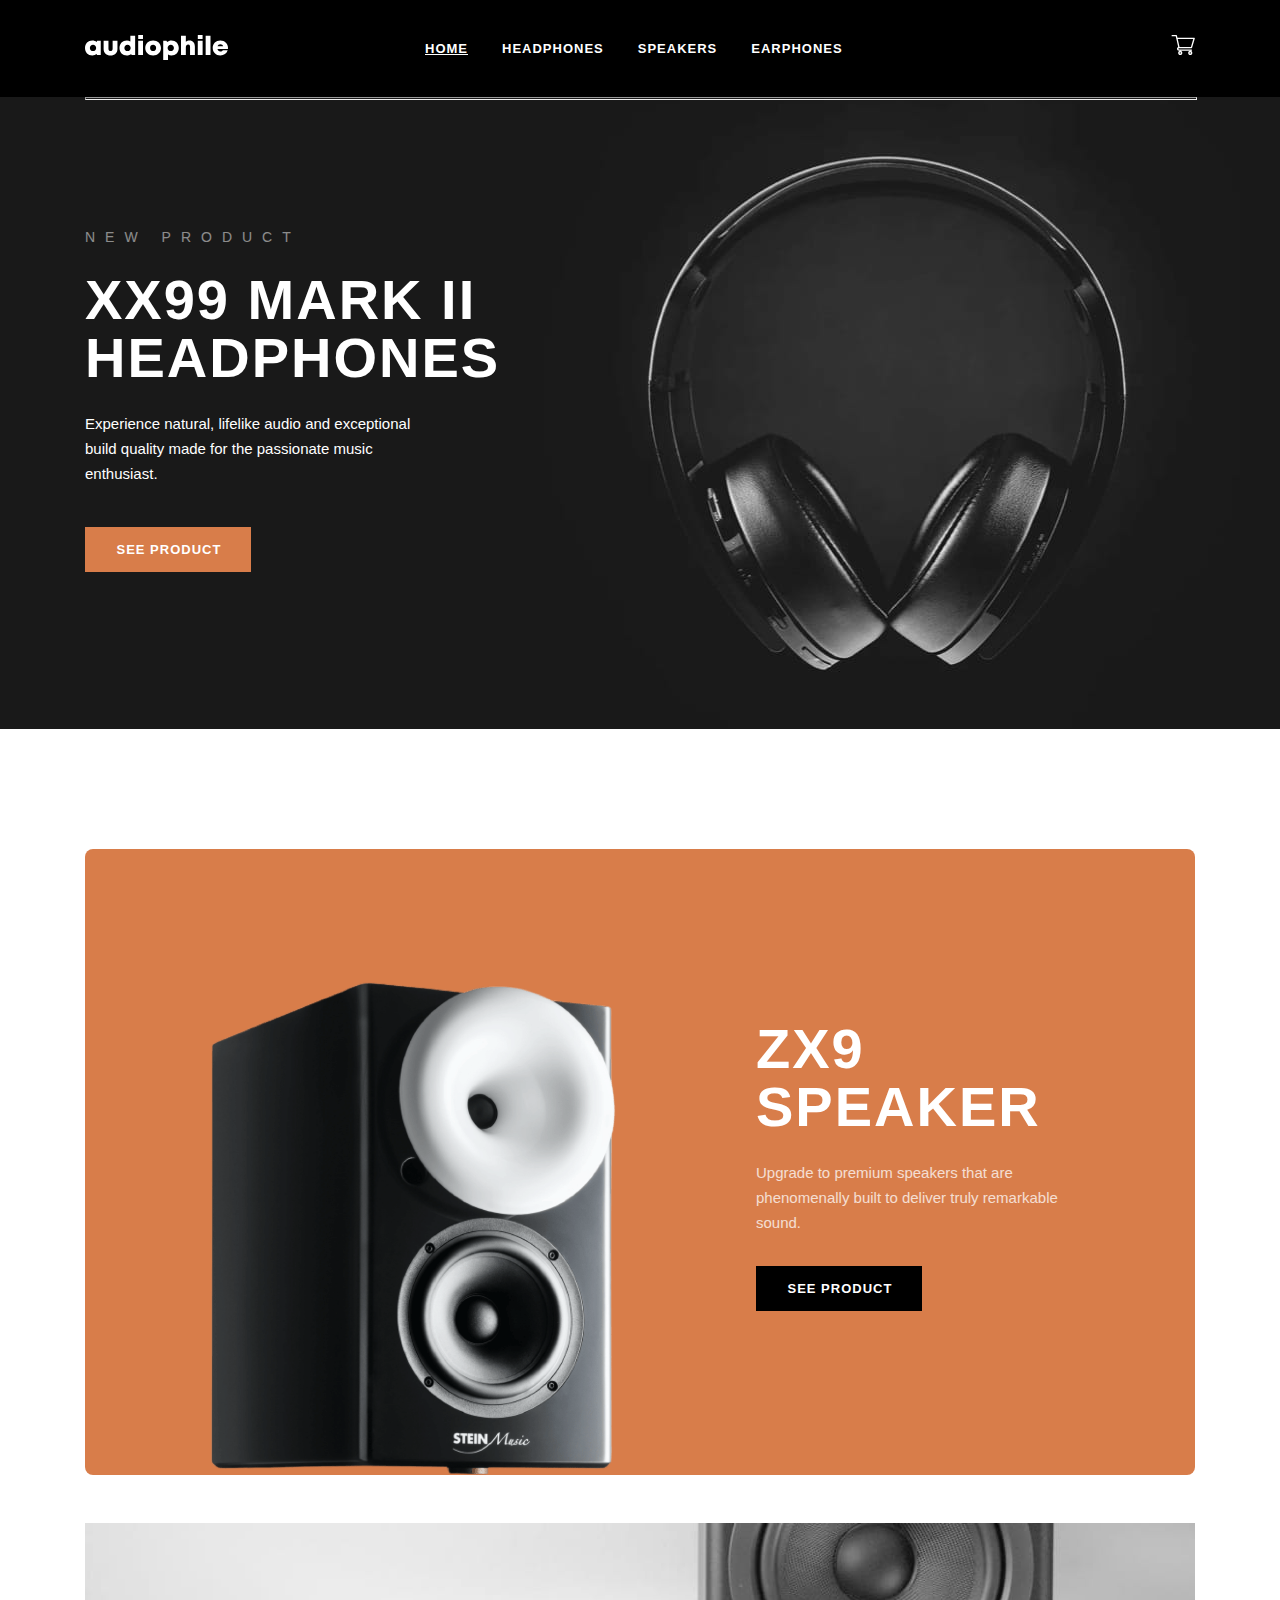
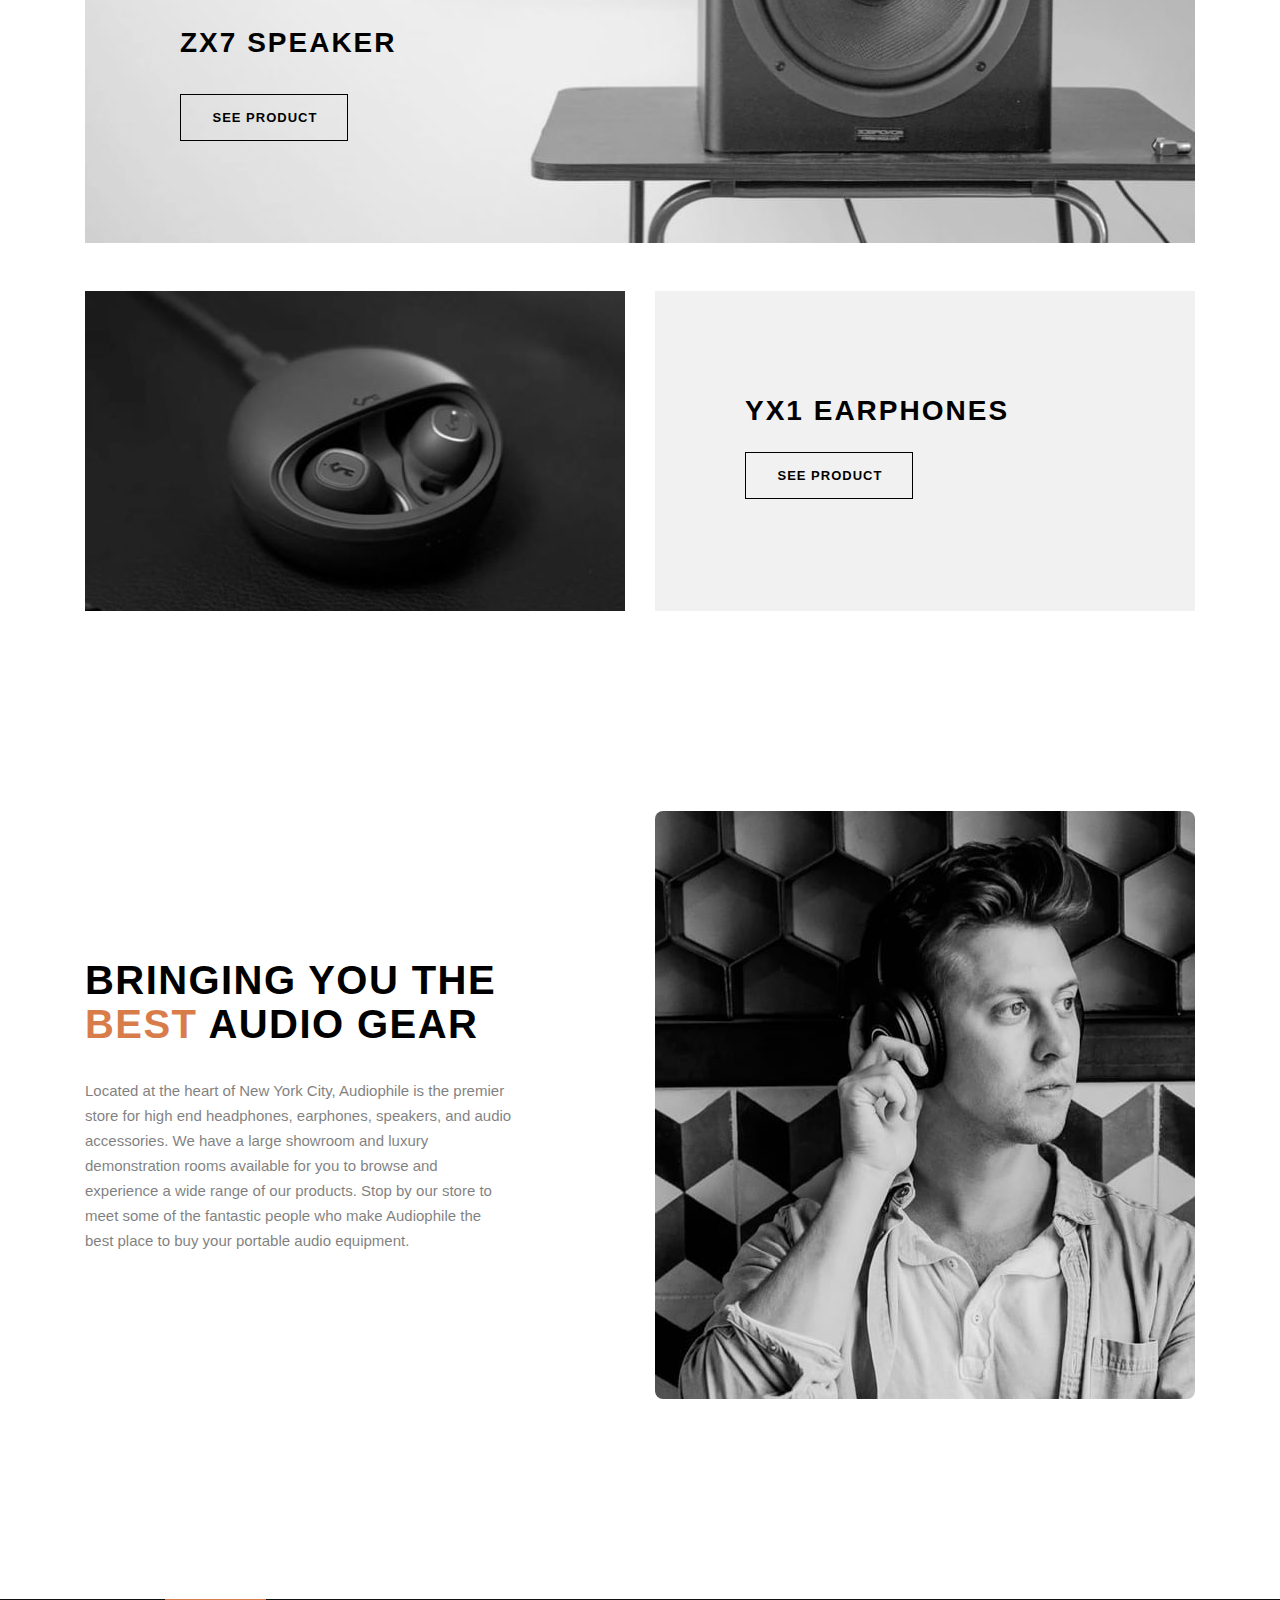
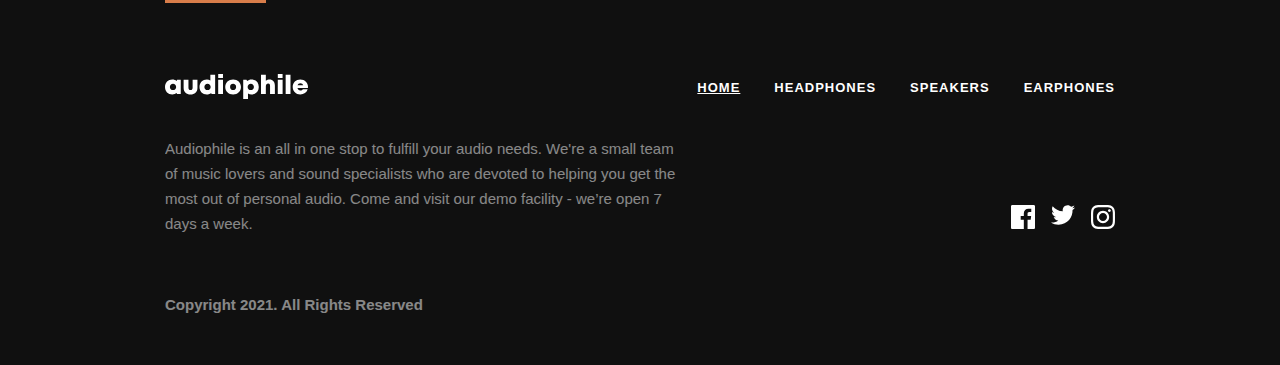
==== index.html @ 2a6d63ca "audiophile-ecommerce-website" ====
<!DOCTYPE html>
<html lang="en">
  <head>
    <meta charset="UTF-8" />
    <meta name="viewport" content="width=device-width, initial-scale=1.0" />
    <title>HOME</title>
    <link rel="stylesheet" href="./css/main.css" />
  </head>
  <body>
    <!-- HEADER START -->
    <div class="device">
      <header class="header">
        <div class="heading container">
          <a class="header__site-logo" href="./index.html">
            <img
              class="site-logo__img"
              src="./images/shared/desktop/logo.svg"
              alt=""
          /></a>
          <nav class="header__sitenav">
            <ul class="sitenav__list">
              <li class="sitenav__item">
                <a id="active" class="sitenav_link subtitle" href="./index.html"
                  >Home</a
                >
              </li>
              <li class="sitenav__item">
                <a class="sitenav_link subtitle" href="./pages/HEADPHONES.html"
                  >HEADPHONES</a
                >
              </li>
              <li class="sitenav__item">
                <a class="sitenav_link subtitle" href="./pages/SPEAKERS.html"
                  >SPEAKERS</a
                >
              </li>
              <li class="sitenav__item">
                <a class="sitenav_link subtitle" href="./pages/EARPHONES.html"
                  >EARPHONES</a
                >
              </li>
            </ul>
          </nav>
          <a class="Basket" href=""
            ><svg
              xmlns="http://www.w3.org/2000/svg"
              width="24"
              height="20"
              viewBox="0 0 24 20"
              fill="none"
            >
              <path
                fill-rule="evenodd"
                clip-rule="evenodd"
                d="M8.01883 13.1946H8.01776C7.64161 13.1955 7.33595 13.491 7.33595 13.8542C7.33595 14.2179 7.64268 14.5139 8.01954 14.5139H20.4154C20.793 14.5139 21.099 14.8092 21.099 15.1736C21.099 15.538 20.793 15.8333 20.4154 15.8333H19.25H9.25H8.01954C6.88876 15.8333 5.96876 14.9455 5.96876 13.8542C5.96876 13.0421 6.47843 12.343 7.20493 12.0382L4.73686 1.31944H1.18359C0.806016 1.31944 0.5 1.02412 0.5 0.659722C0.5 0.295329 0.806016 0 1.18359 0H5.28516C5.6056 0 5.88295 0.214753 5.95256 0.516611L6.44122 2.63889H23.1498C23.3643 2.63889 23.5663 2.73613 23.6956 2.9014C23.8246 3.06668 23.8659 3.28074 23.807 3.47986L21.0726 12.716C20.9888 12.9991 20.7205 13.1944 20.4154 13.1944H8.0215L8.01883 13.1946ZM9.25 15.8333C10.3987 15.8333 11.3333 16.7679 11.3333 17.9167C11.3333 19.0654 10.3987 20 9.25 20C8.10127 20 7.16667 19.0654 7.16667 17.9167C7.16667 16.7679 8.10127 15.8333 9.25 15.8333ZM19.25 15.8333C20.3987 15.8333 21.3333 16.7679 21.3333 17.9167C21.3333 19.0654 20.3987 20 19.25 20C18.1013 20 17.1667 19.0654 17.1667 17.9167C17.1667 16.7679 18.1013 15.8333 19.25 15.8333ZM19.8997 11.875L22.2435 3.95833H6.74492L8.56784 11.875H19.8997ZM9.94444 17.9167C9.94444 17.5338 9.63285 17.2222 9.25 17.2222C8.86715 17.2222 8.55556 17.5338 8.55556 17.9167C8.55556 18.2995 8.86715 18.6111 9.25 18.6111C9.63285 18.6111 9.94444 18.2995 9.94444 17.9167ZM19.25 17.2222C19.6328 17.2222 19.9444 17.5338 19.9444 17.9167C19.9444 18.2995 19.6328 18.6111 19.25 18.6111C18.8672 18.6111 18.5556 18.2995 18.5556 17.9167C18.5556 17.5338 18.8672 17.2222 19.25 17.2222Z"
                fill="white"
              /></svg
          ></a>
        </div>
      </header>
      <!-- HEADER END -->
      <!-- MAIN START -->
      <main class="main">
        <div class="hero">
          <div class="hero_container container">
            <hr class="hero_line" />
            <div class="hero__content">
              <p class="hero__text overline">NEW PRODUCT</p>
              <h1>XX99 Mark II Headphones</h1>
              <p class="hero_description">
                Experience natural, lifelike audio and exceptional build quality
                made for the passionate music enthusiast.
              </p>
              <a href="./pages/headphones_detail_1.html" class="btn btn-orange"
                >See Product</a
              >
            </div>
          </div>
        </div>
        <div class="wrapper container">
          <section>
            <span></span>
            <span></span>
            <span></span>
          </section>
          <section class="ZX9-SPEAKER">
            <img
              src="./images/home/desktop/image-speaker-zx9.png"
              alt=""
              height="493"
            />
            <div class="ZX9-SPEAKER__content">
              <h1>ZX9 SPEAKER</h1>
              <p>
                Upgrade to premium speakers that are phenomenally built to
                deliver truly remarkable sound.
              </p>
              <a class="btn btn-black" href="./pages/speakers_details_1.html"
                >See Product</a
              >
            </div>
          </section>
          <section class="ZX7-SPEAKER">
            <div class="ZX7-SPEAKER__content">
              <h4>ZX7 SPEAKER</h4>
              <a
                class="btn btn-transparent"
                href="./pages/speakers_details_2.html"
                >See Product</a
              >
            </div>
          </section>
          <section class="YX1-EARPHONES">
            <img
              src="./images/home/desktop/image-earphones-yx1.jpg"
              alt=""
              width="540"
              height="320"
            />
            <div class="YX1-EARPHONES__content">
              <h4>YX1 EARPHONES</h4>
              <a
                class="btn btn-transparent"
                href="./pages/earphones_detail.html"
                >See Product</a
              >
            </div>
          </section>
          <section class="audio-gear">
            <div class="audio-gear__content">
              <h2>Bringing you the <span>best</span> audio gear</h2>
              <p>
                Located at the heart of New York City, Audiophile is the premier
                store for high end headphones, earphones, speakers, and audio
                accessories. We have a large showroom and luxury demonstration
                rooms available for you to browse and experience a wide range of
                our products. Stop by our store to meet some of the fantastic
                people who make Audiophile the best place to buy your portable
                audio equipment.
              </p>
            </div>
            <img
              src="./images/shared/desktop/image-best-gear.jpg"
              alt="audio gear image"
              width="540"
              height="588"
            />
          </section>
        </div>
      </main>
      <!-- MAIN END -->
      <!--  FOOTER START -->
      <footer class="footer">
        <div class="footer__content container">
          <hr class="line" />
          <div class="footer__heading">
            <a class="site-logo" href="./index.html">
              <img
                class="site-logo__img"
                src="./images/shared/desktop/logo.svg"
                alt=""
            /></a>
            <nav class="sitenav">
              <ul class="sitenav__list">
                <li class="sitenav__item">
                  <a
                    id="active"
                    class="sitenav_link subtitle"
                    href="./index.html"
                    >Home</a
                  >
                </li>
                <li class="sitenav__item">
                  <a
                    class="sitenav_link subtitle"
                    href="./pages/HEADPHONES.html"
                    >HEADPHONES</a
                  >
                </li>
                <li class="sitenav__item">
                  <a class="sitenav_link subtitle" href="./pages/SPEAKERS.html"
                    >SPEAKERS</a
                  >
                </li>
                <li class="sitenav__item">
                  <a class="sitenav_link subtitle" href="./pages/EARPHONES.html"
                    >EARPHONES</a
                  >
                </li>
              </ul>
            </nav>
          </div>
          <span>
            <p class="footer__description">
              Audiophile is an all in one stop to fulfill your audio needs.
              We're a small team of music lovers and sound specialists who are
              devoted to helping you get the most out of personal audio. Come
              and visit our demo facility - we’re open 7 days a week.
            </p>
            <ul class="footer__socials-list">
              <li class="footer__socials-item">
                <a class="footer__socials-link" href=""
                  ><svg
                    xmlns="http://www.w3.org/2000/svg"
                    width="24"
                    height="24"
                    viewBox="0 0 24 24"
                    fill="none"
                  >
                    <path
                      d="M22.675 0H1.325C0.593 0 0 0.593 0 1.325V22.676C0 23.407 0.593 24 1.325 24H12.82V14.706H9.692V11.084H12.82V8.413C12.82 5.313 14.713 3.625 17.479 3.625C18.804 3.625 19.942 3.724 20.274 3.768V7.008L18.356 7.009C16.852 7.009 16.561 7.724 16.561 8.772V11.085H20.148L19.681 14.707H16.561V24H22.677C23.407 24 24 23.407 24 22.675V1.325C24 0.593 23.407 0 22.675 0Z"
                      fill="white"
                    /></svg
                ></a>
              </li>
              <li class="footer__socials-item">
                <a class="footer__socials-link" href=""
                  ><svg
                    xmlns="http://www.w3.org/2000/svg"
                    width="24"
                    height="20"
                    viewBox="0 0 24 20"
                    fill="none"
                  >
                    <path
                      d="M24 2.55705C23.117 2.94905 22.168 3.21305 21.172 3.33205C22.189 2.72305 22.97 1.75805 23.337 0.608047C22.386 1.17205 21.332 1.58205 20.21 1.80305C19.313 0.846047 18.032 0.248047 16.616 0.248047C13.437 0.248047 11.101 3.21405 11.819 6.29305C7.728 6.08805 4.1 4.12805 1.671 1.14905C0.381 3.36205 1.002 6.25705 3.194 7.72305C2.388 7.69705 1.628 7.47605 0.965 7.10705C0.911 9.38805 2.546 11.522 4.914 11.997C4.221 12.185 3.462 12.229 2.69 12.081C3.316 14.037 5.134 15.46 7.29 15.5C5.22 17.123 2.612 17.848 0 17.54C2.179 18.937 4.768 19.752 7.548 19.752C16.69 19.752 21.855 12.031 21.543 5.10605C22.505 4.41105 23.34 3.54405 24 2.55705Z"
                      fill="white"
                    /></svg
                ></a>
              </li>
              <li class="footer__socials-item">
                <a class="footer__socials-link" href=""
                  ><svg
                    xmlns="http://www.w3.org/2000/svg"
                    width="24"
                    height="24"
                    viewBox="0 0 24 24"
                    fill="none"
                  >
                    <path
                      fill-rule="evenodd"
                      clip-rule="evenodd"
                      d="M12 0C8.741 0 8.333 0.014 7.053 0.072C2.695 0.272 0.273 2.69 0.073 7.052C0.014 8.333 0 8.741 0 12C0 15.259 0.014 15.668 0.072 16.948C0.272 21.306 2.69 23.728 7.052 23.928C8.333 23.986 8.741 24 12 24C15.259 24 15.668 23.986 16.948 23.928C21.302 23.728 23.73 21.31 23.927 16.948C23.986 15.668 24 15.259 24 12C24 8.741 23.986 8.333 23.928 7.053C23.732 2.699 21.311 0.273 16.949 0.073C15.668 0.014 15.259 0 12 0ZM12 2.163C15.204 2.163 15.584 2.175 16.85 2.233C20.102 2.381 21.621 3.924 21.769 7.152C21.827 8.417 21.838 8.797 21.838 12.001C21.838 15.206 21.826 15.585 21.769 16.85C21.62 20.075 20.105 21.621 16.85 21.769C15.584 21.827 15.206 21.839 12 21.839C8.796 21.839 8.416 21.827 7.151 21.769C3.891 21.62 2.38 20.07 2.232 16.849C2.174 15.584 2.162 15.205 2.162 12C2.162 8.796 2.175 8.417 2.232 7.151C2.381 3.924 3.896 2.38 7.151 2.232C8.417 2.175 8.796 2.163 12 2.163ZM5.838 12C5.838 8.597 8.597 5.838 12 5.838C15.403 5.838 18.162 8.597 18.162 12C18.162 15.404 15.403 18.163 12 18.163C8.597 18.163 5.838 15.403 5.838 12ZM12 16C9.791 16 8 14.21 8 12C8 9.791 9.791 8 12 8C14.209 8 16 9.791 16 12C16 14.21 14.209 16 12 16ZM16.965 5.595C16.965 4.8 17.61 4.155 18.406 4.155C19.201 4.155 19.845 4.8 19.845 5.595C19.845 6.39 19.201 7.035 18.406 7.035C17.61 7.035 16.965 6.39 16.965 5.595Z"
                      fill="white"
                    /></svg
                ></a>
              </li></ul
          ></span>
          <p class="footer_date">Copyright 2021. All Rights Reserved</p>
        </div>
      </footer>
    </div>
    <!--  FOOTER END -->
  </body>
</html>
---- css/main.css ----
/*! normalize.css v8.0.1 | MIT License | github.com/necolas/normalize.css */
/* Document
   ========================================================================== */
/**
 * 1. Correct the line height in all browsers.
 * 2. Prevent adjustments of font size after orientation changes in iOS.
 */
html {
  line-height: 1.15; /* 1 */
  -webkit-text-size-adjust: 100%; /* 2 */
}

/* Sections
     ========================================================================== */
/**
   * Remove the margin in all browsers.
   */
body {
  margin: 0;
}

/**
   * Render the `main` element consistently in IE.
   */
main {
  display: block;
}

/**
   * Correct the font size and margin on `h1` elements within `section` and
   * `article` contexts in Chrome, Firefox, and Safari.
   */
h1 {
  font-size: 2em;
  margin: 0.67em 0;
}

/* Grouping content
     ========================================================================== */
/**
   * 1. Add the correct box sizing in Firefox.
   * 2. Show the overflow in Edge and IE.
   */
hr {
  box-sizing: content-box; /* 1 */
  height: 0; /* 1 */
  overflow: visible; /* 2 */
}

/**
   * 1. Correct the inheritance and scaling of font size in all browsers.
   * 2. Correct the odd `em` font sizing in all browsers.
   */
pre {
  font-family: monospace, monospace; /* 1 */
  font-size: 1em; /* 2 */
}

/* Text-level semantics
     ========================================================================== */
/**
   * Remove the gray background on active links in IE 10.
   */
a {
  background-color: transparent;
}

/**
   * 1. Remove the bottom border in Chrome 57-
   * 2. Add the correct text decoration in Chrome, Edge, IE, Opera, and Safari.
   */
abbr[title] {
  border-bottom: none; /* 1 */
  text-decoration: underline; /* 2 */
  -webkit-text-decoration: underline dotted;
          text-decoration: underline dotted; /* 2 */
}

/**
   * Add the correct font weight in Chrome, Edge, and Safari.
   */
b,
strong {
  font-weight: bolder;
}

/**
   * 1. Correct the inheritance and scaling of font size in all browsers.
   * 2. Correct the odd `em` font sizing in all browsers.
   */
code,
kbd,
samp {
  font-family: monospace, monospace; /* 1 */
  font-size: 1em; /* 2 */
}

/**
   * Add the correct font size in all browsers.
   */
small {
  font-size: 80%;
}

/**
   * Prevent `sub` and `sup` elements from affecting the line height in
   * all browsers.
   */
sub,
sup {
  font-size: 75%;
  line-height: 0;
  position: relative;
  vertical-align: baseline;
}

sub {
  bottom: -0.25em;
}

sup {
  top: -0.5em;
}

/* Embedded content
     ========================================================================== */
/**
   * Remove the border on images inside links in IE 10.
   */
img {
  border-style: none;
}

/* Forms
     ========================================================================== */
/**
   * 1. Change the font styles in all browsers.
   * 2. Remove the margin in Firefox and Safari.
   */
button,
input,
optgroup,
select,
textarea {
  font-family: inherit; /* 1 */
  font-size: 100%; /* 1 */
  line-height: 1.15; /* 1 */
  margin: 0; /* 2 */
}

/**
   * Show the overflow in IE.
   * 1. Show the overflow in Edge.
   */
button,
input {
  /* 1 */
  overflow: visible;
}

/**
   * Remove the inheritance of text transform in Edge, Firefox, and IE.
   * 1. Remove the inheritance of text transform in Firefox.
   */
button,
select {
  /* 1 */
  text-transform: none;
}

/**
   * Correct the inability to style clickable types in iOS and Safari.
   */
button,
[type=button],
[type=reset],
[type=submit] {
  -webkit-appearance: button;
}

/**
   * Remove the inner border and padding in Firefox.
   */
button::-moz-focus-inner,
[type=button]::-moz-focus-inner,
[type=reset]::-moz-focus-inner,
[type=submit]::-moz-focus-inner {
  border-style: none;
  padding: 0;
}

/**
   * Restore the focus styles unset by the previous rule.
   */
button:-moz-focusring,
[type=button]:-moz-focusring,
[type=reset]:-moz-focusring,
[type=submit]:-moz-focusring {
  outline: 1px dotted ButtonText;
}

/**
   * Correct the padding in Firefox.
   */
fieldset {
  padding: 0.35em 0.75em 0.625em;
}

/**
   * 1. Correct the text wrapping in Edge and IE.
   * 2. Correct the color inheritance from `fieldset` elements in IE.
   * 3. Remove the padding so developers are not caught out when they zero out
   *    `fieldset` elements in all browsers.
   */
legend {
  box-sizing: border-box; /* 1 */
  color: inherit; /* 2 */
  display: table; /* 1 */
  max-width: 100%; /* 1 */
  padding: 0; /* 3 */
  white-space: normal; /* 1 */
}

/**
   * Add the correct vertical alignment in Chrome, Firefox, and Opera.
   */
progress {
  vertical-align: baseline;
}

/**
   * Remove the default vertical scrollbar in IE 10+.
   */
textarea {
  overflow: auto;
}

/**
   * 1. Add the correct box sizing in IE 10.
   * 2. Remove the padding in IE 10.
   */
[type=checkbox],
[type=radio] {
  box-sizing: border-box; /* 1 */
  padding: 0; /* 2 */
}

/**
   * Correct the cursor style of increment and decrement buttons in Chrome.
   */
[type=number]::-webkit-inner-spin-button,
[type=number]::-webkit-outer-spin-button {
  height: auto;
}

/**
   * 1. Correct the odd appearance in Chrome and Safari.
   * 2. Correct the outline style in Safari.
   */
[type=search] {
  -webkit-appearance: textfield; /* 1 */
  outline-offset: -2px; /* 2 */
}

/**
   * Remove the inner padding in Chrome and Safari on macOS.
   */
[type=search]::-webkit-search-decoration {
  -webkit-appearance: none;
}

/**
   * 1. Correct the inability to style clickable types in iOS and Safari.
   * 2. Change font properties to `inherit` in Safari.
   */
::-webkit-file-upload-button {
  -webkit-appearance: button; /* 1 */
  font: inherit; /* 2 */
}

/* Interactive
     ========================================================================== */
/*
   * Add the correct display in Edge, IE 10+, and Firefox.
   */
details {
  display: block;
}

/*
   * Add the correct display in all browsers.
   */
summary {
  display: list-item;
}

/* Misc
     ========================================================================== */
/**
   * Add the correct display in IE 10+.
   */
template {
  display: none;
}

/**
   * Add the correct display in IE 10.
   */
[hidden] {
  display: none;
}

.btn {
  color: #fff;
  font-size: 13px;
  font-style: normal;
  font-weight: 700;
  line-height: normal;
  letter-spacing: 1px;
  text-transform: uppercase;
  padding: 15px 29.5px 15px 31.5px;
  transition: 0.5s;
}

.btn-orange {
  background-color: #d87d4a;
}
.btn-orange:hover {
  background-color: #fbaf85;
}

.btn-black {
  background-color: #000;
}
.btn-black:hover {
  background-color: #4c4c4c;
}

.btn-transparent {
  background-color: transparent;
  border: 1px solid #000;
  color: #000;
}
.btn-transparent:hover {
  background-color: #000;
  color: #fff;
}

header {
  padding: 35px 0;
  background-color: #000;
}

.heading {
  display: flex;
}

.header__site-logo {
  margin-right: 197px;
}

.header__sitenav {
  margin-right: auto;
}

.sitenav__list {
  display: flex;
  gap: 34px;
}

.sitenav_link {
  color: #fff;
  letter-spacing: 2px;
}

.Basket:hover svg path {
  fill: #d87d4a;
}

.footer {
  background: #101010;
  padding: 0 115px 48px 115px;
  color: #fff;
}

.footer__content span {
  display: flex;
  justify-content: space-between;
  align-items: end;
  margin-bottom: 56px;
}

.line {
  width: 101px;
  height: 4px;
  background-color: #d87d4a;
  border: none;
  margin-bottom: 71px;
}

.footer__heading {
  display: flex;
  justify-content: space-between;
  margin-bottom: 36px;
}

.sitenav__list {
  display: flex;
  gap: 34px;
}

.sitenav_link {
  color: #fff;
  letter-spacing: 2px;
}
.sitenav_link:hover {
  color: #d87d4a;
}

.footer__description {
  width: 525px;
  opacity: 0.5;
  display: inline-block;
}

.footer__socials-list {
  display: flex;
  gap: 16px;
}

.footer__socials-link:hover svg path {
  fill: #d87d4a;
}

.footer_date {
  opacity: 0.5;
  font-weight: 700;
}

.hero {
  height: 632px;
  margin-bottom: 120px;
  background-image: url(../../images/home/desktop/image-hero.jpg);
  background-position: bottom;
  background-color: #000;
}

.hero_line {
  width: 100%;
  height: 1px;
  color: #fff;
  margin-bottom: 128px;
}

.hero__content {
  width: 100%;
  max-width: 398px;
}
.hero__content h1 {
  margin-top: 0;
  width: 396px;
  color: #fff;
  margin-bottom: 24px;
}

.hero__text {
  color: #fff;
  opacity: 0.4964;
  margin-bottom: 24px;
}

.hero_description {
  width: 349px;
  color: #fff;
  margin-bottom: 50px;
}

.ZX9-SPEAKER {
  border-radius: 8px;
  background: #d87d4a;
  padding-top: 133px;
  display: flex;
  padding-left: 125px;
  margin-bottom: 48px;
}

.ZX9-SPEAKER__content {
  margin-left: 140px;
  width: 349px;
  color: #fff;
}
.ZX9-SPEAKER__content h1 {
  margin-bottom: 24px;
}
.ZX9-SPEAKER__content p {
  margin-bottom: 40px;
  opacity: 0.75;
}

.ZX7-SPEAKER {
  background-image: url(../../images/home/desktop/image-speaker-zx7.jpg);
  height: 320px;
  padding-top: 101px;
  padding-left: 95px;
  margin-bottom: 48px;
}

.ZX7-SPEAKER__content {
  display: inline-flex;
  padding-right: 2px;
  flex-direction: column;
  justify-content: center;
  align-items: flex-start;
  gap: 32px;
}

.YX1-EARPHONES {
  display: flex;
  gap: 30px;
  margin-bottom: 200px;
  border-radius: 8px;
}

.YX1-EARPHONES__content {
  background-color: #f1f1f1;
  padding: 101px 185px 101px 90px;
}
.YX1-EARPHONES__content h4 {
  width: 265px;
  margin-bottom: 32px;
}

.audio-gear {
  display: flex;
  gap: 125px;
  margin-bottom: 200px;
}
.audio-gear img {
  border-radius: 8px;
}

.audio-gear__content {
  display: flex;
  flex-direction: column;
  gap: 32px;
  margin-top: 147px;
  width: 445px;
}
.audio-gear__content span {
  color: #d87d4a;
}
.audio-gear__content p {
  width: 428px;
  opacity: 0.5;
}

@font-face {
  font-display: swap;
  font-family: "Manrope";
  font-style: normal;
  font-weight: 400;
  src: url("../fonts/manrope-v15-latin-regular.woff2") format("woff2");
}
@font-face {
  font-display: swap;
  font-family: "Manrope";
  font-style: normal;
  font-weight: 500;
  src: url("../fonts/manrope-v15-latin-500.woff2") format("woff2");
}
@font-face {
  font-display: swap;
  font-family: "Manrope";
  font-style: normal;
  font-weight: 700;
  src: url("../fonts/manrope-v15-latin-700.woff2") format("woff2");
}
*,
*::after,
::before {
  margin: 0;
  padding: 0;
  box-sizing: border-box;
}

*:focus {
  outline: 2px dotted var(--dark);
  outline-offset: 3px;
}

ul,
ol {
  list-style: none;
}

a {
  text-decoration: none;
}

img {
  display: flex;
  -o-object-fit: cover;
     object-fit: cover;
}

html {
  height: 100%;
}

body {
  color: #000;
  height: 100%;
  font-family: "Manrope", sans-serif;
  font-size: 15px;
  font-weight: 400;
  line-height: 25px;
}

h1,
h2,
h3,
h4,
h5,
h6 {
  font-weight: bold;
  text-transform: uppercase;
}

h1 {
  font-size: 56px;
  line-height: 58px;
  letter-spacing: 2px;
}

h2 {
  font-size: 40px;
  line-height: 44px;
  letter-spacing: 1.429px;
}

h3 {
  font-size: 32px;
  line-height: 36px;
  letter-spacing: 1.143px;
}

h4 {
  font-size: 28px;
  line-height: 38px;
  letter-spacing: 2px;
}

h5 {
  font-size: 24px;
  line-height: normal;
  letter-spacing: 1.714px;
}

h6 {
  font-size: 18px;
  line-height: normal;
  letter-spacing: 1.286px;
}

.overline {
  font-weight: 400;
  font-size: 14px;
  line-height: 19px;
  letter-spacing: 10px;
  text-transform: uppercase;
}

.subtitle {
  font-weight: 700;
  font-size: 13px;
  line-height: 25px;
  letter-spacing: 1px;
  text-transform: uppercase;
}

main {
  flex-grow: 1;
}

.container {
  width: 100%;
  max-width: 1210px;
  padding-left: 50px;
  padding-right: 50px;
  margin-left: auto;
  margin-right: auto;
}

#active {
  text-decoration: underline;
}

.device {
  width: 100%;
  max-width: 1440px;
  margin-right: auto;
  margin-left: auto;
}/*# sourceMappingURL=main.css.map */
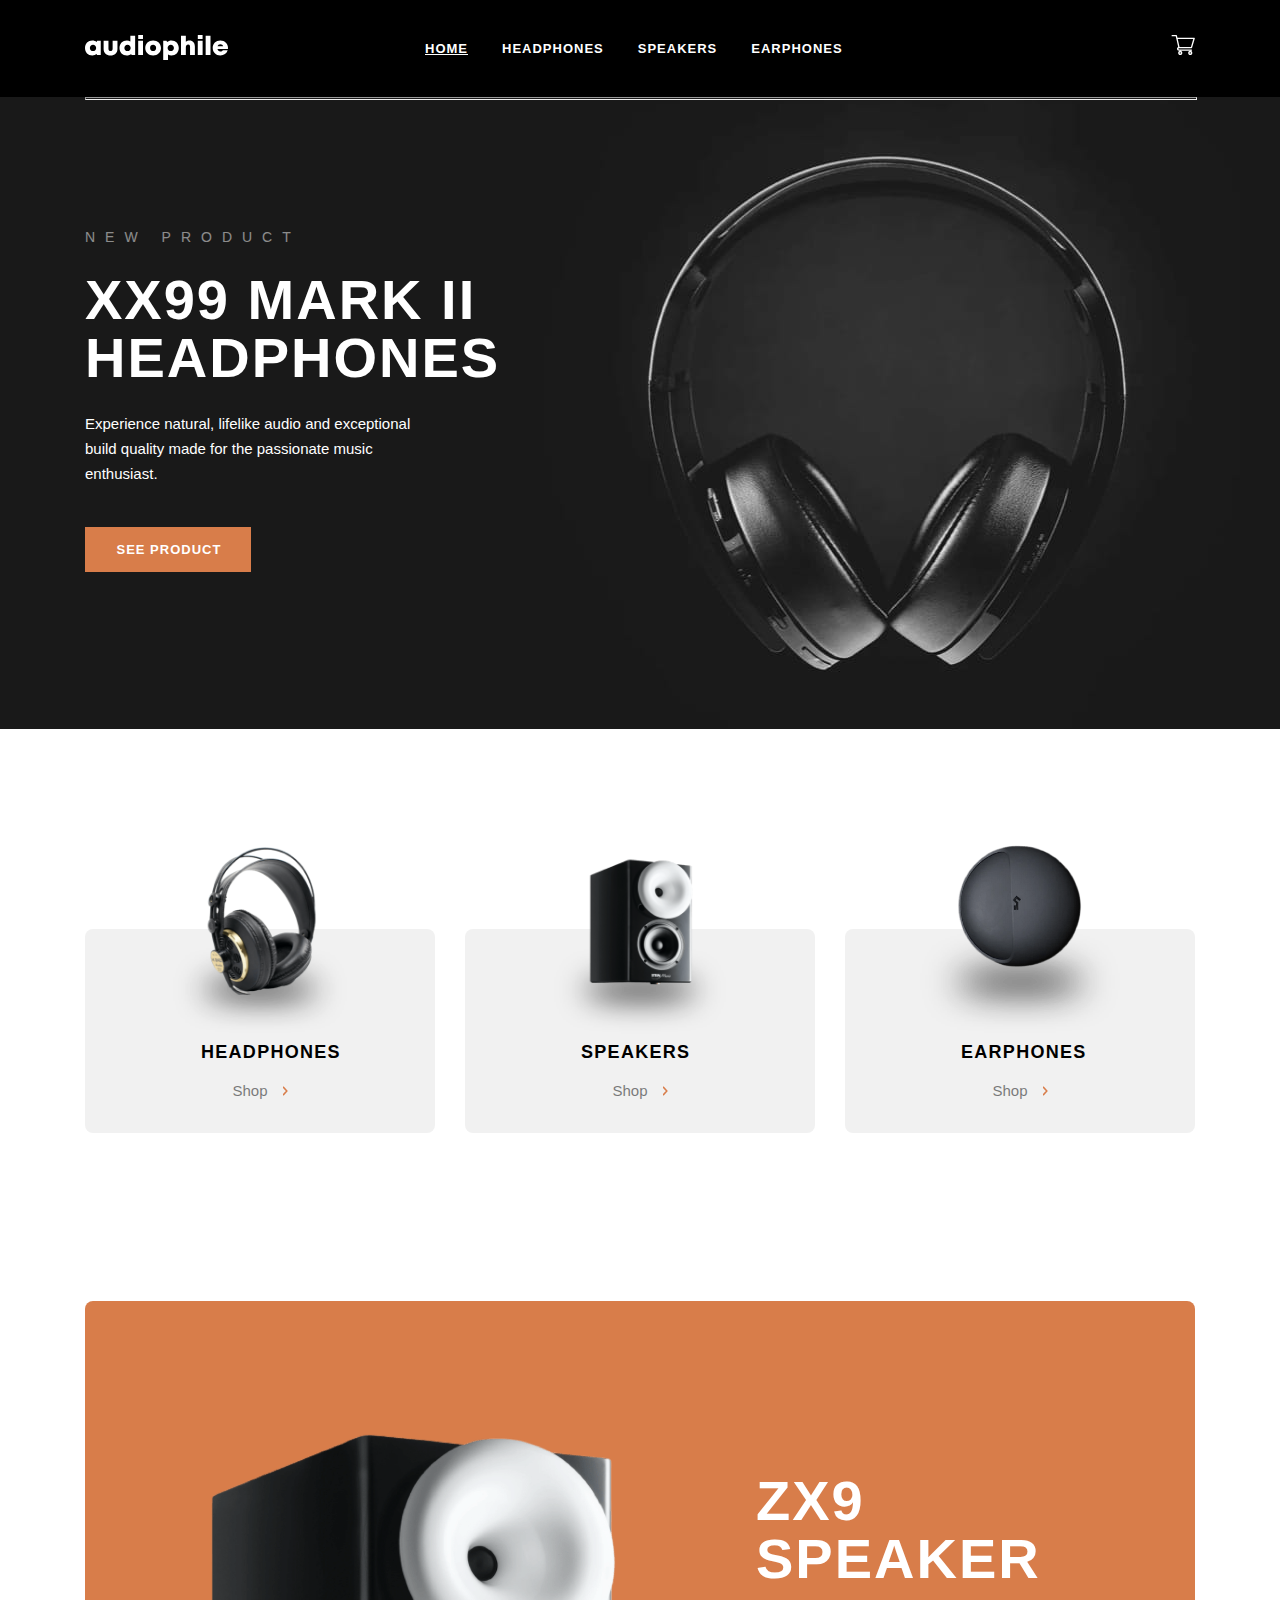
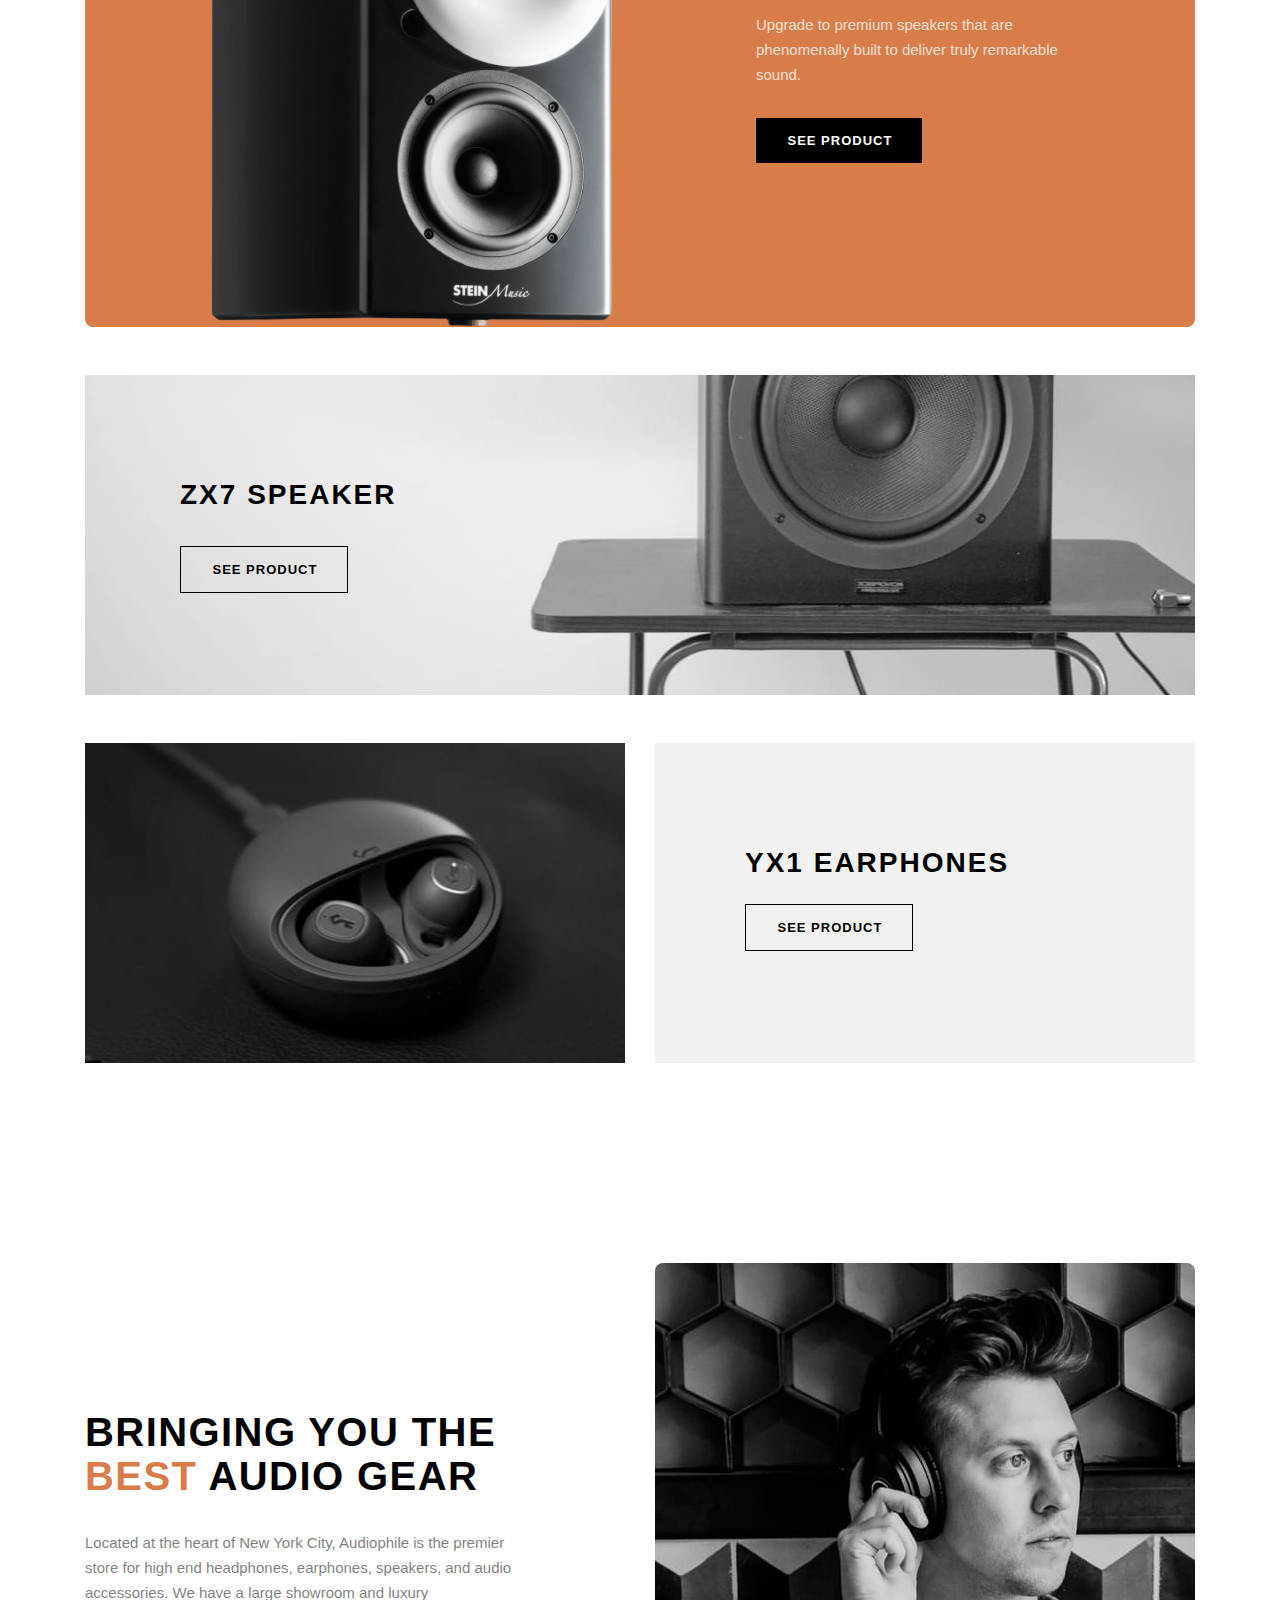
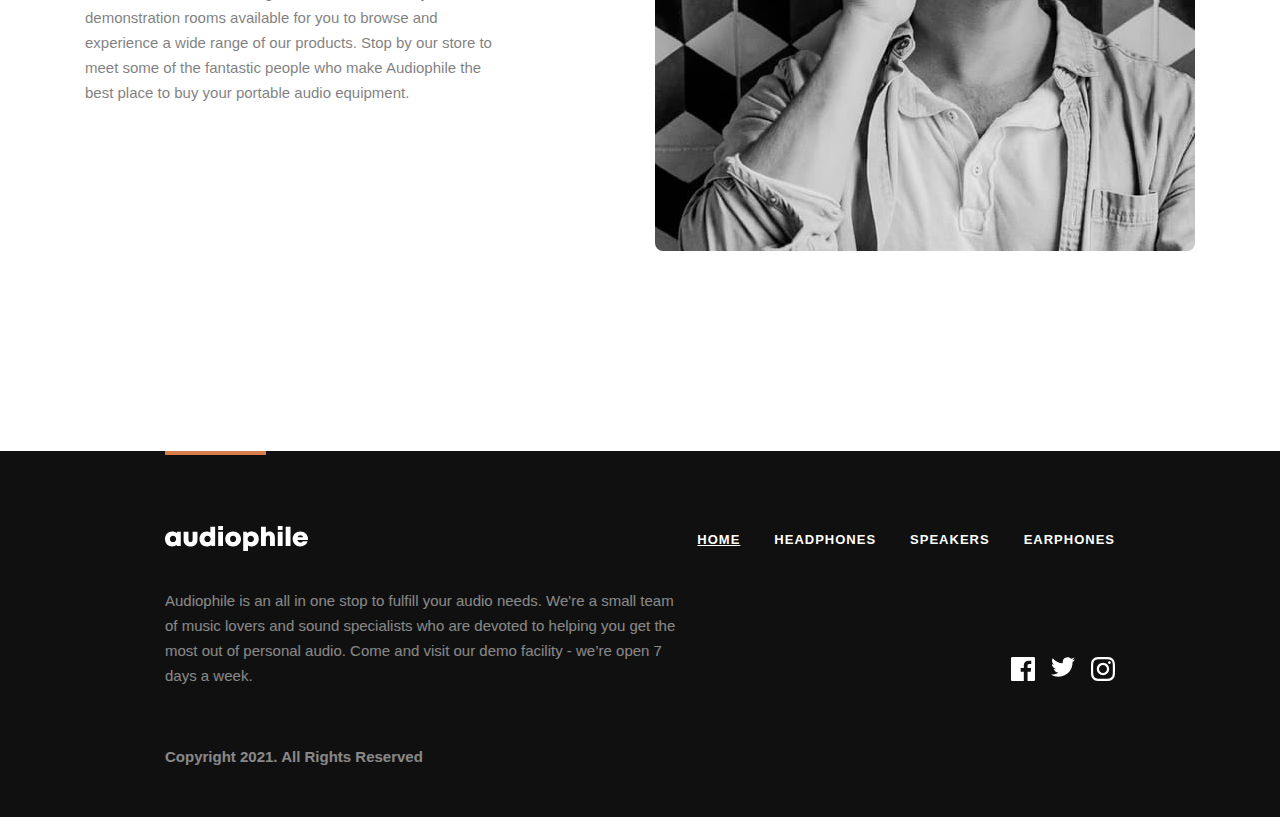
==== commit bbd5dd18: "section-shop added" ====
--- a/index.html
+++ b/index.html
@@ -78,11 +78,61 @@
           </div>
         </div>
         <div class="wrapper container">
-          <section>
-            <span></span>
-            <span></span>
-            <span></span>
-          </section>
+          <section class="shop__list">
+            <div class="shop__item">
+              <img
+                class="headphone-img"
+                src="./images/shared/desktop/image-category-thumbnail-headphones.png"
+                alt=""
+                height="196"
+              />
+              <h6>HEADPHONES</h6>
+              <a href="" class="shop__button"
+                ><p>Shop</p>
+                <img
+                  src="./images/shared/desktop/icon-arrow-right.svg"
+                  alt=""
+                  width="5"
+                  height="10"
+              /></a>
+            </div>
+            <div class="shop__item">
+              <img
+                class="speaker-img"
+                src="./images/shared/desktop/image-category-thumbnail-speakers.png"
+                alt=""
+                height="188"
+              />
+              <h6>SPEAKERS</h6>
+              <a href="" class="shop__button"
+                ><p>Shop</p>
+                <img
+                  src="./images/shared/desktop/icon-arrow-right.svg"
+                  alt=""
+                  width="5"
+                  height="10"
+              /></a>
+            </div>
+            <div class="shop__item">
+              <img
+                class="earphones-img"
+                src="./images/shared/desktop/image-category-thumbnail-earphones.png"
+                alt=""
+                height="201"
+              />
+              <h6>EARPHONES</h6>
+
+              <a href="" class="shop__button"
+                ><p>Shop</p>
+                <img
+                  src="./images/shared/desktop/icon-arrow-right.svg"
+                  alt=""
+                  width="5"
+                  height="10"
+              /></a>
+            </div>
+          </section>
+
           <section class="ZX9-SPEAKER">
             <img
               src="./images/home/desktop/image-speaker-zx9.png"
--- a/css/main.css
+++ b/css/main.css
@@ -346,6 +346,17 @@
   color: #fff;
 }
 
+.shop__button {
+  display: flex;
+  justify-content: center;
+  align-items: center;
+  gap: 15px;
+}
+.shop__button p {
+  color: #000;
+  opacity: 0.5;
+}
+
 header {
   padding: 35px 0;
   background-color: #000;
@@ -439,7 +450,7 @@
 
 .hero {
   height: 632px;
-  margin-bottom: 120px;
+  margin-bottom: 200px;
   background-image: url(../../images/home/desktop/image-hero.jpg);
   background-position: bottom;
   background-color: #000;
@@ -528,30 +539,6 @@
 .YX1-EARPHONES__content h4 {
   width: 265px;
   margin-bottom: 32px;
-}
-
-.audio-gear {
-  display: flex;
-  gap: 125px;
-  margin-bottom: 200px;
-}
-.audio-gear img {
-  border-radius: 8px;
-}
-
-.audio-gear__content {
-  display: flex;
-  flex-direction: column;
-  gap: 32px;
-  margin-top: 147px;
-  width: 445px;
-}
-.audio-gear__content span {
-  color: #d87d4a;
-}
-.audio-gear__content p {
-  width: 428px;
-  opacity: 0.5;
 }
 
 @font-face {
@@ -700,4 +687,56 @@
   max-width: 1440px;
   margin-right: auto;
   margin-left: auto;
+}
+
+.shop__list {
+  display: flex;
+  gap: 30px;
+  justify-content: center;
+  align-items: center;
+  margin-bottom: 168px;
+}
+
+.shop__item {
+  cursor: pointer;
+  padding-bottom: 30px;
+  display: flex;
+  flex-direction: column;
+  justify-content: end;
+  align-items: center;
+  width: 350px;
+  height: 204px;
+  background-color: #f1f1f1;
+  border-radius: 8px;
+}
+.shop__item:hover p {
+  color: #d87d4a;
+}
+.shop__item h6 {
+  margin-bottom: 15px;
+  width: 118px;
+}
+
+.audio-gear {
+  display: flex;
+  gap: 125px;
+  margin-bottom: 200px;
+}
+.audio-gear img {
+  border-radius: 8px;
+}
+
+.audio-gear__content {
+  display: flex;
+  flex-direction: column;
+  gap: 32px;
+  margin-top: 147px;
+  width: 445px;
+}
+.audio-gear__content span {
+  color: #d87d4a;
+}
+.audio-gear__content p {
+  width: 428px;
+  opacity: 0.5;
 }/*# sourceMappingURL=main.css.map */